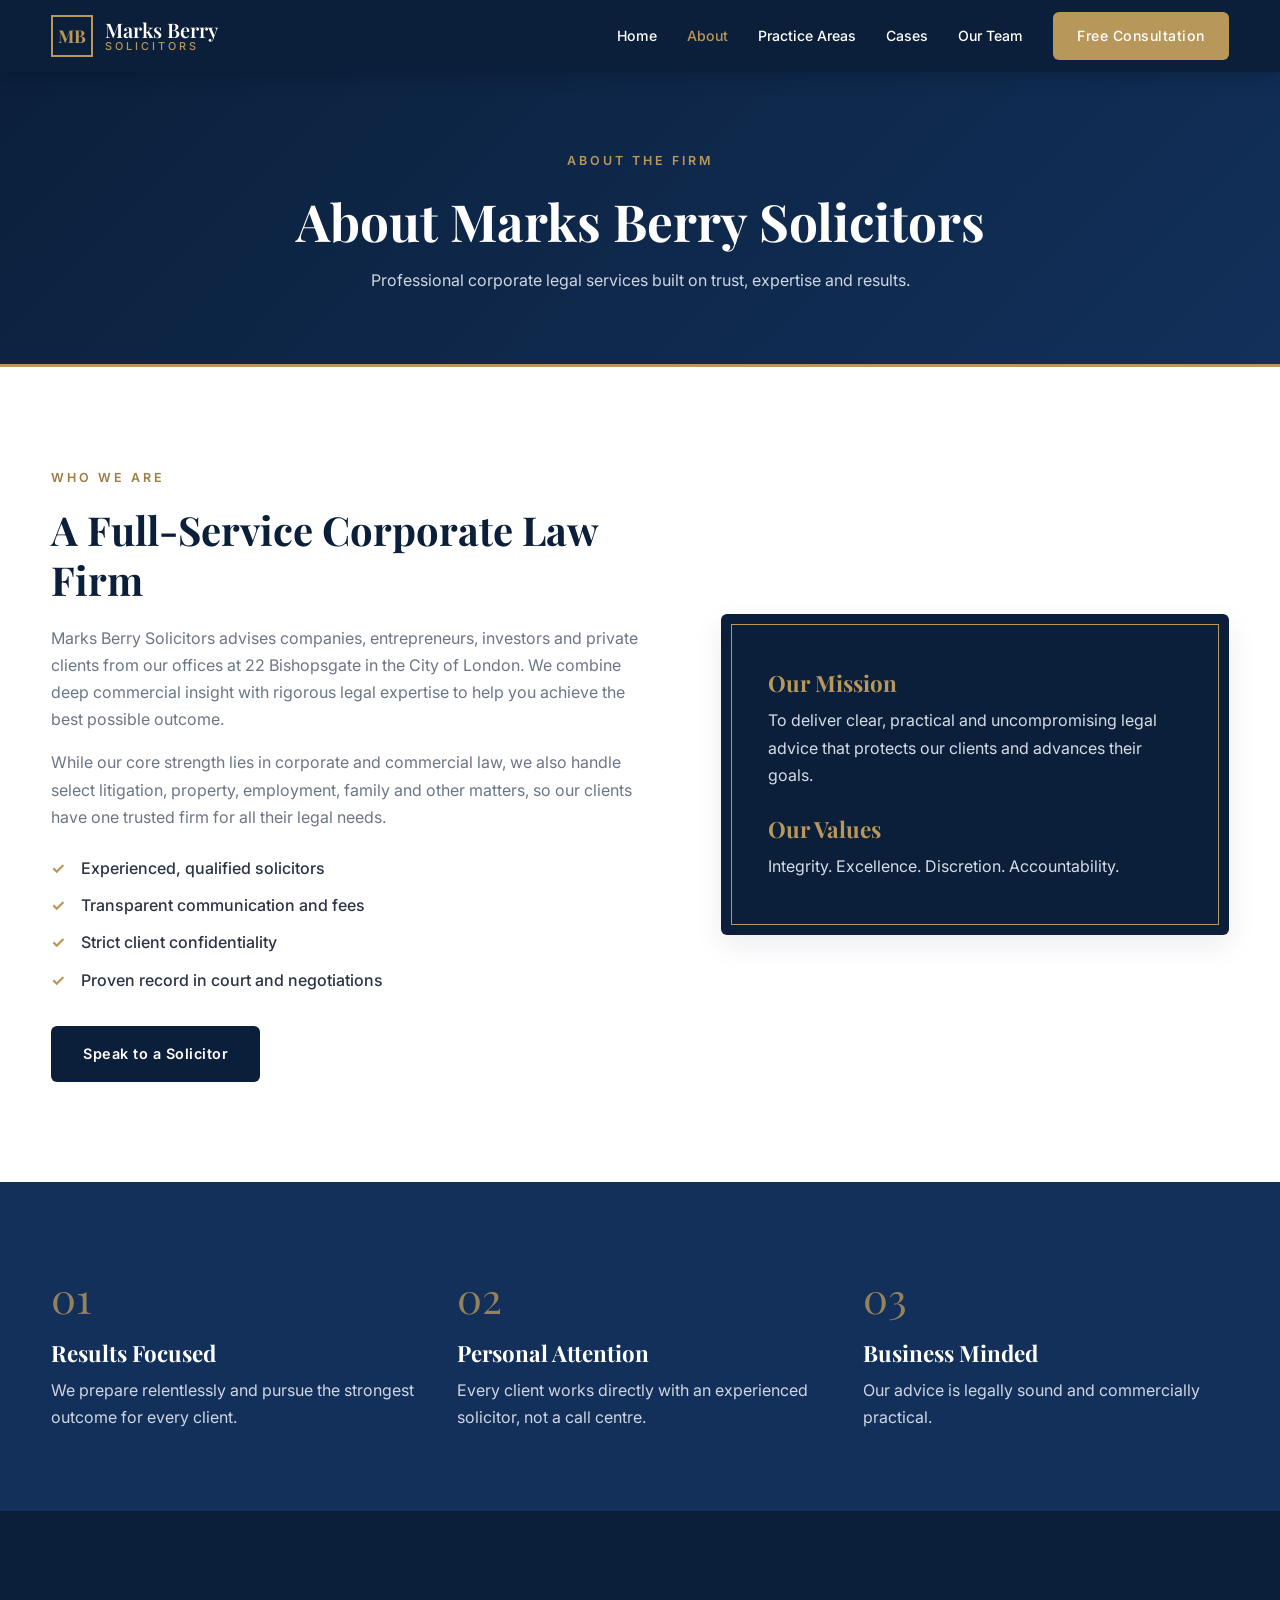
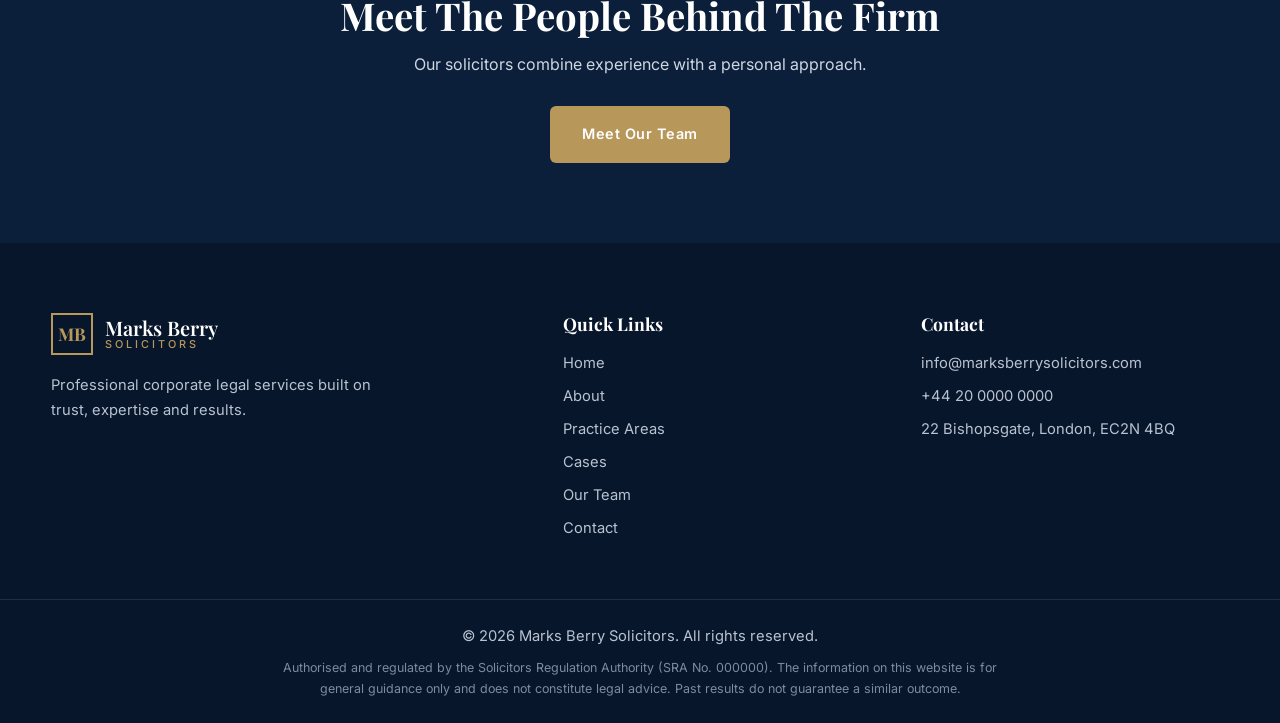
==== about.html @ eb30ded2 "marksberrylawfirm" ====
<!DOCTYPE html>
<html lang="en">
<head>
  <meta charset="UTF-8">
  <meta name="viewport" content="width=device-width, initial-scale=1.0">
  <title>About Us | Marks Berry Solicitors</title>
  <meta name="description" content="Learn about Marks Berry Solicitors, a London corporate law firm built on trust, expertise and results.">
  <link rel="preconnect" href="https://fonts.googleapis.com">
  <link rel="preconnect" href="https://fonts.gstatic.com" crossorigin>
  <link href="https://fonts.googleapis.com/css2?family=Inter:wght@300;400;500;600&family=Playfair+Display:wght@500;600;700&display=swap" rel="stylesheet">
  <link rel="stylesheet" href="style.css">
</head>
<body>
  <div id="site-header"></div>

  <section class="page-banner">
    <div class="container">
      <p class="eyebrow">About The Firm</p>
      <h1>About Marks Berry Solicitors</h1>
      <p>Professional corporate legal services built on trust, expertise and results.</p>
    </div>
  </section>

  <section class="section">
    <div class="container about-grid">
      <div class="about-text reveal">
        <p class="eyebrow dark">Who We Are</p>
        <h2>A Full-Service Corporate Law Firm</h2>
        <p>Marks Berry Solicitors advises companies, entrepreneurs, investors and private clients from our offices at 22 Bishopsgate in the City of London. We combine deep commercial insight with rigorous legal expertise to help you achieve the best possible outcome.</p>
        <p>While our core strength lies in corporate and commercial law, we also handle select litigation, property, employment, family and other matters, so our clients have one trusted firm for all their legal needs.</p>
        <ul class="checklist">
          <li>Experienced, qualified solicitors</li>
          <li>Transparent communication and fees</li>
          <li>Strict client confidentiality</li>
          <li>Proven record in court and negotiations</li>
        </ul>
        <a href="contact.html" class="btn btn-navy">Speak to a Solicitor</a>
      </div>
      <div class="about-card reveal">
        <div class="about-card-inner">
          <h3>Our Mission</h3>
          <p>To deliver clear, practical and uncompromising legal advice that protects our clients and advances their goals.</p>
          <h3>Our Values</h3>
          <p>Integrity. Excellence. Discretion. Accountability.</p>
        </div>
      </div>
    </div>
  </section>

  <section class="why">
    <div class="container why-grid">
      <div class="why-item reveal"><span>01</span><h3>Results Focused</h3><p>We prepare relentlessly and pursue the strongest outcome for every client.</p></div>
      <div class="why-item reveal"><span>02</span><h3>Personal Attention</h3><p>Every client works directly with an experienced solicitor, not a call centre.</p></div>
      <div class="why-item reveal"><span>03</span><h3>Business Minded</h3><p>Our advice is legally sound and commercially practical.</p></div>
    </div>
  </section>

  <section class="cta">
    <div class="container">
      <h2>Meet The People Behind The Firm</h2>
      <p>Our solicitors combine experience with a personal approach.</p>
      <a href="team.html" class="btn btn-gold">Meet Our Team</a>
    </div>
  </section>

  <div id="site-footer"></div>
  <script src="script.js"></script>
</body>
</html>
---- style.css ----
:root {
  --navy: #0b1f3a;
  --navy-2: #12305a;
  --gold: #b8975a;
  --gold-dark: #9b7d45;
  --text: #2b3445;
  --muted: #6b7686;
  --bg: #ffffff;
  --bg-alt: #f5f6f8;
  --radius: 6px;
  --shadow: 0 10px 30px rgba(11, 31, 58, 0.08);
}

* { margin: 0; padding: 0; box-sizing: border-box; }
html { scroll-behavior: smooth; scroll-padding-top: 80px; }
body {
  font-family: 'Inter', sans-serif;
  color: var(--text);
  line-height: 1.7;
  background: var(--bg);
  -webkit-font-smoothing: antialiased;
}
h1, h2, h3, h4 { font-family: 'Playfair Display', serif; color: var(--navy); line-height: 1.25; }
a { color: inherit; text-decoration: none; }
ul { list-style: none; }
.container { width: min(1180px, 92%); margin: 0 auto; }

/* Buttons */
.btn {
  display: inline-block;
  padding: 14px 30px;
  font-size: 0.9rem;
  font-weight: 600;
  letter-spacing: 0.5px;
  border-radius: var(--radius);
  border: 2px solid transparent;
  cursor: pointer;
  transition: all 0.3s ease;
  font-family: 'Inter', sans-serif;
}
.btn-gold { background: var(--gold); color: #fff; }
.btn-gold:hover { background: var(--gold-dark); }
.btn-navy { background: var(--navy); color: #fff; }
.btn-navy:hover { background: var(--navy-2); }
.btn-outline { border-color: #fff; color: #fff; }
.btn-outline:hover { background: #fff; color: var(--navy); }
.full { width: 100%; }

/* Header */
.header {
  position: fixed;
  top: 0; left: 0; right: 0;
  z-index: 100;
  padding: 18px 0;
  transition: all 0.3s ease;
}
.header.scrolled {
  background: var(--navy);
  padding: 12px 0;
  box-shadow: 0 4px 20px rgba(0,0,0,0.2);
}
.nav-wrap { display: flex; align-items: center; justify-content: space-between; }
.logo { display: flex; align-items: center; gap: 12px; color: #fff; }
.logo-mark {
  width: 42px; height: 42px;
  display: grid; place-items: center;
  border: 2px solid var(--gold);
  color: var(--gold);
  font-family: 'Playfair Display', serif;
  font-weight: 700;
  font-size: 1.1rem;
}
.logo-text { font-family: 'Playfair Display', serif; font-size: 1.25rem; font-weight: 600; line-height: 1.1; }
.logo-text small {
  display: block;
  font-family: 'Inter', sans-serif;
  font-size: 0.68rem;
  letter-spacing: 3px;
  text-transform: uppercase;
  color: var(--gold);
  font-weight: 500;
}
.nav { display: flex; align-items: center; gap: 30px; }
.nav a { color: #fff; font-size: 0.88rem; font-weight: 500; transition: color 0.3s; }
.nav a:hover { color: var(--gold); }
.nav .nav-cta { padding: 10px 22px; color: #fff; }
.nav .nav-cta:hover { color: #fff; }
.menu-toggle { display: none; background: none; border: 0; cursor: pointer; flex-direction: column; gap: 5px; }
.menu-toggle span { width: 26px; height: 2px; background: #fff; transition: 0.3s; }

/* Hero */
.hero {
  position: relative;
  min-height: 100vh;
  display: flex;
  align-items: center;
  background:
    linear-gradient(135deg, rgba(11,31,58,0.92), rgba(18,48,90,0.85)),
    url('https://images.unsplash.com/photo-1589829545856-d10d557cf95f?auto=format&fit=crop&w=1800&q=70') center/cover no-repeat;
  color: #fff;
}
.hero-content { padding-top: 90px; max-width: 820px; margin-left: max(4%, calc((100% - 1180px) / 2)); }
.eyebrow {
  text-transform: uppercase;
  letter-spacing: 3px;
  font-size: 0.78rem;
  font-weight: 600;
  color: var(--gold);
  margin-bottom: 18px;
}
.eyebrow.dark { color: var(--gold-dark); }
.hero h1 { color: #fff; font-size: clamp(2.2rem, 5vw, 3.8rem); margin-bottom: 22px; }
.hero-sub { font-size: 1.1rem; color: #d6dce6; max-width: 640px; margin-bottom: 36px; }
.hero-actions { display: flex; gap: 16px; flex-wrap: wrap; }

/* Stats */
.stats { background: var(--navy); padding: 60px 0; margin-top: -1px; border-top: 3px solid var(--gold); }
.stats-grid { display: grid; grid-template-columns: repeat(4, 1fr); gap: 30px; text-align: center; }
.stat h3 { font-size: clamp(2rem, 4vw, 3rem); color: var(--gold); }
.stat p { color: #cfd6e2; font-size: 0.9rem; letter-spacing: 1px; text-transform: uppercase; margin-top: 6px; }

/* Sections */
.section { padding: 100px 0; }
.section-alt { background: var(--bg-alt); }
.section-head { text-align: center; max-width: 680px; margin: 0 auto 56px; }
.section-head h2 { font-size: clamp(1.8rem, 3.5vw, 2.6rem); margin-bottom: 14px; }
.section-head p { color: var(--muted); }

/* About */
.about-grid { display: grid; grid-template-columns: 1.2fr 1fr; gap: 60px; align-items: center; }
.about-text h2 { font-size: clamp(1.8rem, 3.5vw, 2.5rem); margin-bottom: 20px; }
.about-text p { margin-bottom: 16px; color: var(--muted); }
.checklist { margin: 24px 0 32px; }
.checklist li { position: relative; padding-left: 30px; margin-bottom: 10px; font-weight: 500; }
.checklist li::before { content: "\2713"; position: absolute; left: 0; color: var(--gold); font-weight: 700; }
.about-card { background: var(--navy); border-radius: var(--radius); padding: 10px; box-shadow: var(--shadow); }
.about-card-inner { border: 1px solid var(--gold); padding: 44px 36px; color: #d6dce6; }
.about-card h3 { color: var(--gold); margin-bottom: 10px; font-size: 1.4rem; }
.about-card p { margin-bottom: 26px; }
.about-card p:last-child { margin-bottom: 0; }

/* Practice cards */
.cards { display: grid; grid-template-columns: repeat(4, 1fr); gap: 24px; }
.card {
  background: #fff;
  padding: 34px 26px;
  border-radius: var(--radius);
  border-bottom: 3px solid transparent;
  box-shadow: var(--shadow);
  transition: all 0.3s ease;
}
.card:hover { transform: translateY(-6px); border-bottom-color: var(--gold); }
.card.featured { background: var(--navy); }
.card.featured h3 { color: #fff; }
.card.featured p { color: #cfd6e2; }
.icon { font-size: 2rem; color: var(--gold); margin-bottom: 16px; }
.card h3 { font-size: 1.2rem; margin-bottom: 10px; }
.card p { font-size: 0.92rem; color: var(--muted); }

/* Why */
.why { background: var(--navy-2); padding: 80px 0; }
.why-grid { display: grid; grid-template-columns: repeat(3, 1fr); gap: 40px; }
.why-item span { font-family: 'Playfair Display', serif; font-size: 2.6rem; color: var(--gold); opacity: 0.8; }
.why-item h3 { color: #fff; margin: 6px 0 10px; font-size: 1.4rem; }
.why-item p { color: #cfd6e2; }

/* Team */
.team-grid { display: grid; grid-template-columns: repeat(3, 1fr); gap: 30px; }
.member { text-align: center; background: #fff; padding: 40px 24px; border-radius: var(--radius); box-shadow: var(--shadow); }
.avatar {
  width: 110px; height: 110px;
  margin: 0 auto 20px;
  border-radius: 50%;
  display: grid; place-items: center;
  background: var(--navy);
  color: var(--gold);
  font-family: 'Playfair Display', serif;
  font-size: 2rem;
  border: 3px solid var(--gold);
}
.member h3 { font-size: 1.25rem; }
.member span { display: block; color: var(--gold-dark); font-weight: 600; font-size: 0.85rem; margin: 4px 0 8px; text-transform: uppercase; letter-spacing: 1px; }
.member p { color: var(--muted); font-size: 0.92rem; }

/* Testimonials */
.testimonials { display: grid; grid-template-columns: repeat(2, 1fr); gap: 30px; }
blockquote { background: #fff; padding: 36px; border-left: 4px solid var(--gold); border-radius: var(--radius); box-shadow: var(--shadow); }
blockquote p { font-style: italic; margin-bottom: 16px; }
blockquote cite { font-weight: 600; color: var(--navy); font-style: normal; }

/* CTA */
.cta { background: var(--navy); text-align: center; padding: 80px 0; }
.cta h2 { color: #fff; font-size: clamp(1.7rem, 3.5vw, 2.4rem); margin-bottom: 12px; }
.cta p { color: #cfd6e2; margin-bottom: 28px; }

/* Contact */
.contact-grid { display: grid; grid-template-columns: 1fr 1.2fr; gap: 60px; }
.contact-info h2 { font-size: clamp(1.8rem, 3.5vw, 2.4rem); margin-bottom: 16px; }
.contact-info > p { color: var(--muted); margin-bottom: 28px; }
.contact-list li { margin-bottom: 20px; padding-left: 18px; border-left: 3px solid var(--gold); }
.contact-list strong { color: var(--navy); }
.contact-list a:hover { color: var(--gold-dark); }
.contact-form { background: var(--bg-alt); padding: 40px; border-radius: var(--radius); box-shadow: var(--shadow); }
.form-row { display: grid; grid-template-columns: 1fr 1fr; gap: 20px; }
.field { margin-bottom: 20px; }
.field label { display: block; font-size: 0.85rem; font-weight: 600; margin-bottom: 6px; color: var(--navy); }
.field input, .field select, .field textarea {
  width: 100%;
  padding: 13px 14px;
  border: 1px solid #d3d8e0;
  border-radius: var(--radius);
  font-family: inherit;
  font-size: 0.95rem;
  background: #fff;
  transition: border 0.3s, box-shadow 0.3s;
}
.field input:focus, .field select:focus, .field textarea:focus {
  outline: none;
  border-color: var(--gold);
  box-shadow: 0 0 0 3px rgba(184,151,90,0.2);
}
.field.error input, .field.error textarea { border-color: #c0392b; }
.form-status { margin-top: 14px; font-size: 0.9rem; font-weight: 500; }
.form-status.ok { color: #1e8449; }
.form-status.bad { color: #c0392b; }

/* Footer */
.footer { background: #07162b; color: #b9c2d0; padding-top: 70px; }
.footer-grid { display: grid; grid-template-columns: 1.5fr 1fr 1fr; gap: 50px; padding-bottom: 50px; }
.footer h4 { color: #fff; margin-bottom: 16px; font-size: 1.1rem; }
.footer a:not(.logo) { display: block; margin-bottom: 8px; font-size: 0.92rem; transition: color 0.3s; }
.footer a:not(.logo):hover { color: var(--gold); }
.footer p { font-size: 0.92rem; margin-bottom: 8px; }
.footer-about { margin-top: 18px; max-width: 320px; }
.footer-bottom { border-top: 1px solid rgba(255,255,255,0.1); padding: 24px 0; text-align: center; }
.footer-bottom .disclaimer { font-size: 0.78rem; color: #7e8aa0; max-width: 760px; margin: 8px auto 0; }

/* Scroll reveal */
.reveal { opacity: 0; transform: translateY(30px); transition: opacity 0.7s ease, transform 0.7s ease; }
.reveal.visible { opacity: 1; transform: none; }

/* Responsive */
@media (max-width: 1024px) {
  .cards { grid-template-columns: repeat(2, 1fr); }
  .about-grid, .contact-grid { grid-template-columns: 1fr; }
}
@media (max-width: 820px) {
  .menu-toggle { display: flex; }
  .nav {
    position: fixed;
    top: 0; right: -100%;
    width: 78%; max-width: 320px;
    height: 100vh;
    background: var(--navy);
    flex-direction: column;
    justify-content: center;
    gap: 26px;
    transition: right 0.4s ease;
    box-shadow: -10px 0 30px rgba(0,0,0,0.3);
  }
  .nav.open { right: 0; }
  .menu-toggle { z-index: 101; }
  .menu-toggle.open span:nth-child(1) { transform: translateY(7px) rotate(45deg); }
  .menu-toggle.open span:nth-child(2) { opacity: 0; }
  .menu-toggle.open span:nth-child(3) { transform: translateY(-7px) rotate(-45deg); }
  .stats-grid { grid-template-columns: repeat(2, 1fr); }
  .why-grid, .team-grid, .testimonials, .footer-grid { grid-template-columns: 1fr; }
  .section { padding: 70px 0; }
}
@media (max-width: 560px) {
  .cards, .form-row { grid-template-columns: 1fr; }
  .contact-form { padding: 26px; }
}

/* ===== MULTI-PAGE ADDITIONS ===== */
.nav a.active:not(.nav-cta) { color: var(--gold); }

/* Inner page banner */
.page-banner {
  background: linear-gradient(135deg, var(--navy), var(--navy-2));
  padding: 150px 0 70px;
  text-align: center;
  border-bottom: 3px solid var(--gold);
}
.page-banner h1 { color: #fff; font-size: clamp(2rem, 4.5vw, 3.2rem); }
.page-banner p:not(.eyebrow) { color: #cfd6e2; max-width: 640px; margin: 14px auto 0; }

/* Case summaries */
.filters { display: flex; flex-wrap: wrap; gap: 10px; justify-content: center; margin-bottom: 44px; }
.filter-btn {
  padding: 9px 20px;
  border: 1px solid #cfd6e2;
  background: #fff;
  color: var(--navy);
  font-family: 'Inter', sans-serif;
  font-size: 0.85rem;
  font-weight: 500;
  border-radius: 30px;
  cursor: pointer;
  transition: all 0.3s ease;
}
.filter-btn:hover, .filter-btn.active { background: var(--navy); color: #fff; border-color: var(--navy); }
.case-grid { display: grid; grid-template-columns: repeat(2, 1fr); gap: 28px; }
.case-grid.three { grid-template-columns: repeat(3, 1fr); }
.case-card {
  background: #fff;
  padding: 32px;
  border-radius: var(--radius);
  box-shadow: var(--shadow);
  border-top: 3px solid var(--gold);
}
.case-card.hide { display: none; }
.case-card .tag {
  display: inline-block;
  font-size: 0.72rem;
  font-weight: 600;
  letter-spacing: 1.5px;
  text-transform: uppercase;
  color: var(--gold-dark);
  margin-bottom: 10px;
}
.case-card h3 { font-size: 1.3rem; margin-bottom: 8px; }
.case-result { font-weight: 600; color: var(--navy); margin-bottom: 10px; }
.case-card p:last-child { color: var(--muted); font-size: 0.95rem; }
.case-disclaimer { text-align: center; color: var(--muted); font-size: 0.85rem; max-width: 720px; margin: 44px auto 0; }

/* Team photos */
.team-grid.four { grid-template-columns: repeat(4, 1fr); }
.avatar { overflow: hidden; }
.avatar img { width: 100%; height: 100%; object-fit: cover; display: block; }

/* Map */
.map { margin-top: 60px; border-radius: var(--radius); overflow: hidden; box-shadow: var(--shadow); }
.map iframe { width: 100%; height: 380px; border: 0; display: block; }

@media (max-width: 1024px) {
  .team-grid.four, .case-grid.three { grid-template-columns: repeat(2, 1fr); }
}
@media (max-width: 820px) {
  .case-grid, .case-grid.three { grid-template-columns: 1fr; }
  .page-banner { padding: 120px 0 50px; }
}
@media (max-width: 560px) {
  .team-grid.four { grid-template-columns: 1fr; }
}
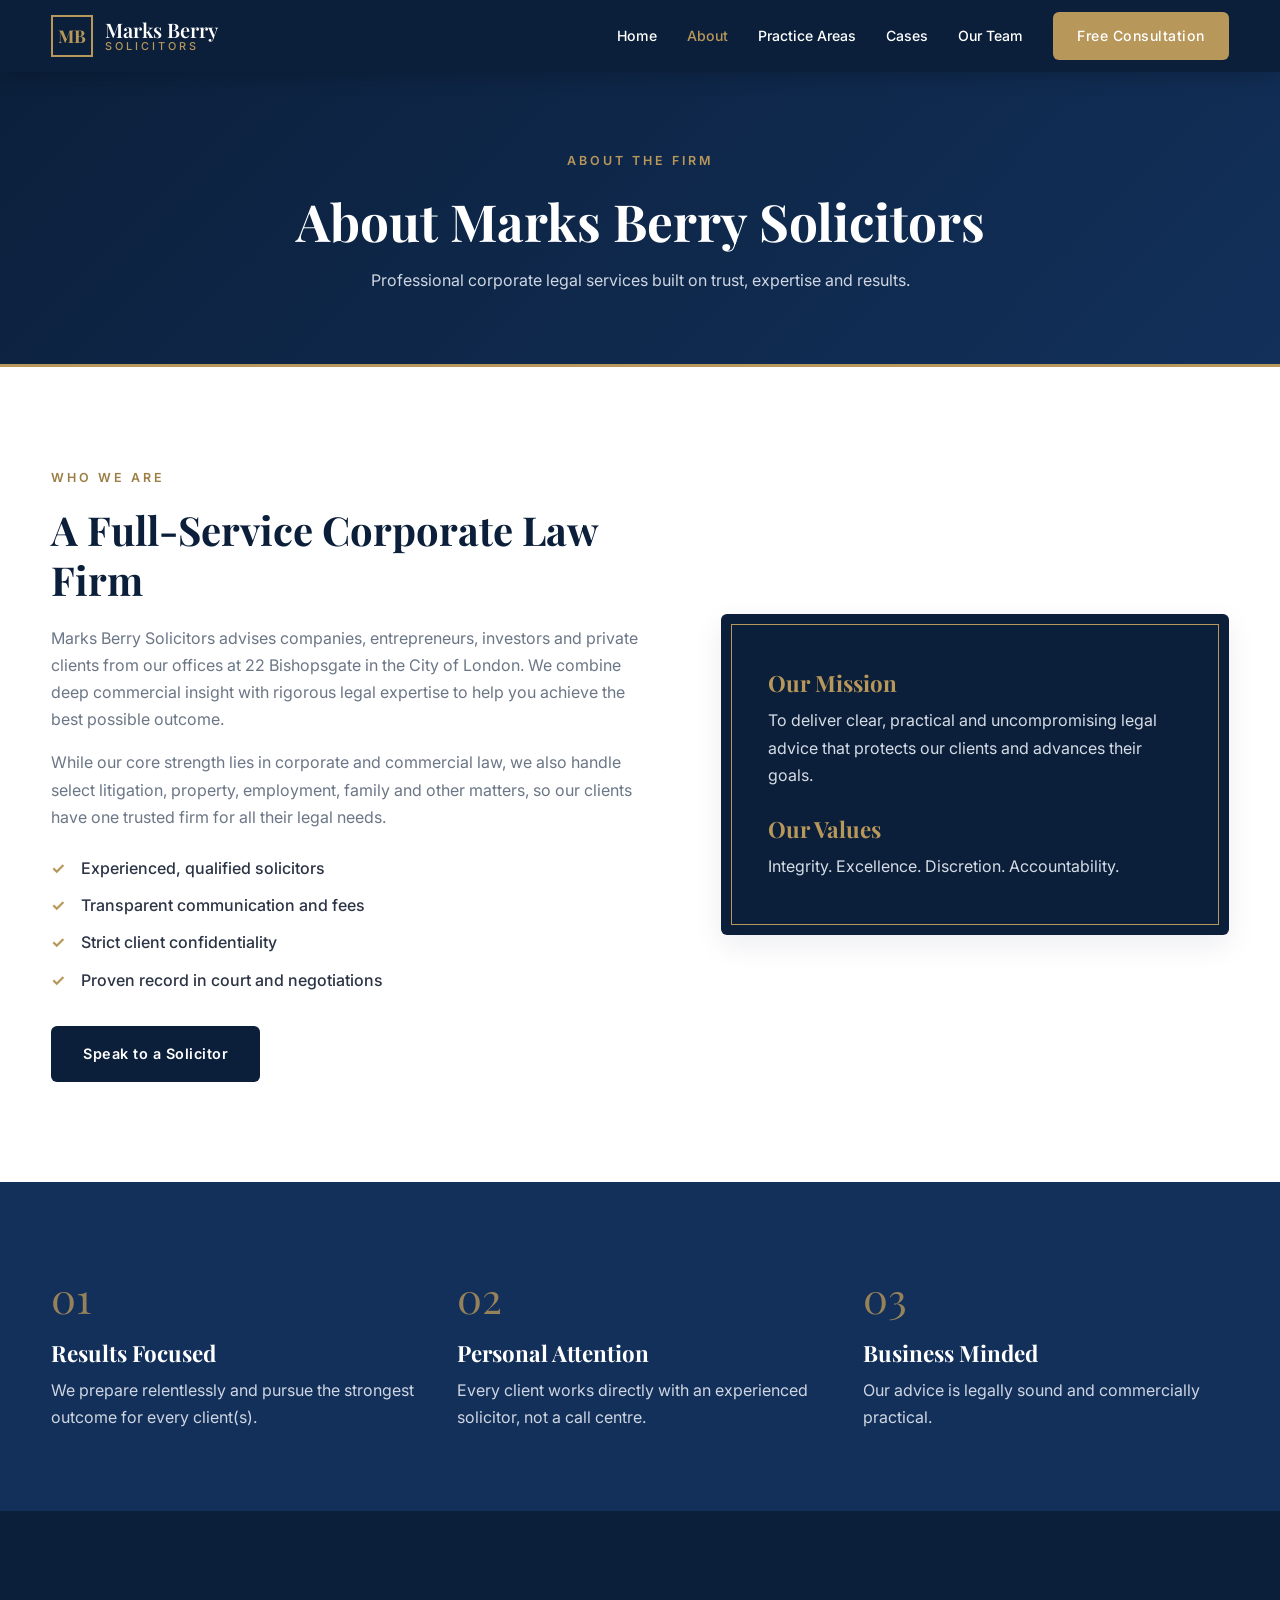
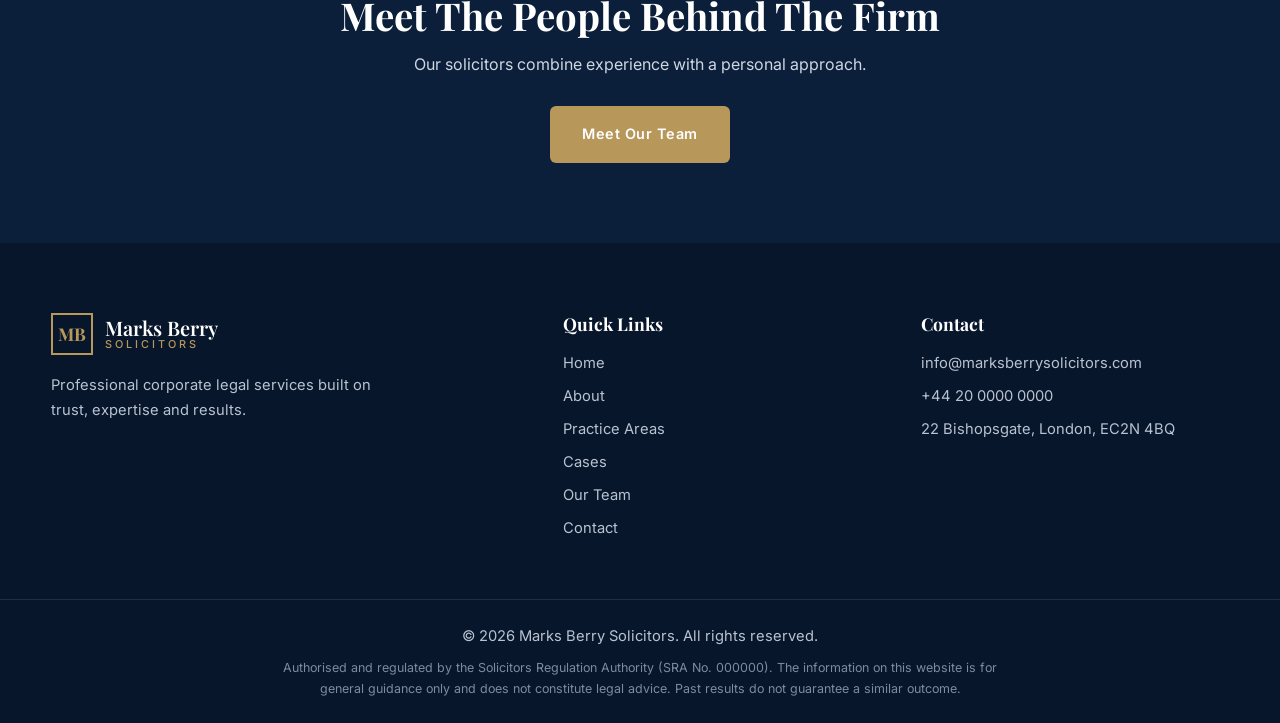
==== commit 9660d3d5: "update about.html" ====
--- a/about.html
+++ b/about.html
@@ -49,7 +49,7 @@
 
   <section class="why">
     <div class="container why-grid">
-      <div class="why-item reveal"><span>01</span><h3>Results Focused</h3><p>We prepare relentlessly and pursue the strongest outcome for every client.</p></div>
+      <div class="why-item reveal"><span>01</span><h3>Results Focused</h3><p>We prepare relentlessly and pursue the strongest outcome for every client(s).</p></div>
       <div class="why-item reveal"><span>02</span><h3>Personal Attention</h3><p>Every client works directly with an experienced solicitor, not a call centre.</p></div>
       <div class="why-item reveal"><span>03</span><h3>Business Minded</h3><p>Our advice is legally sound and commercially practical.</p></div>
     </div>
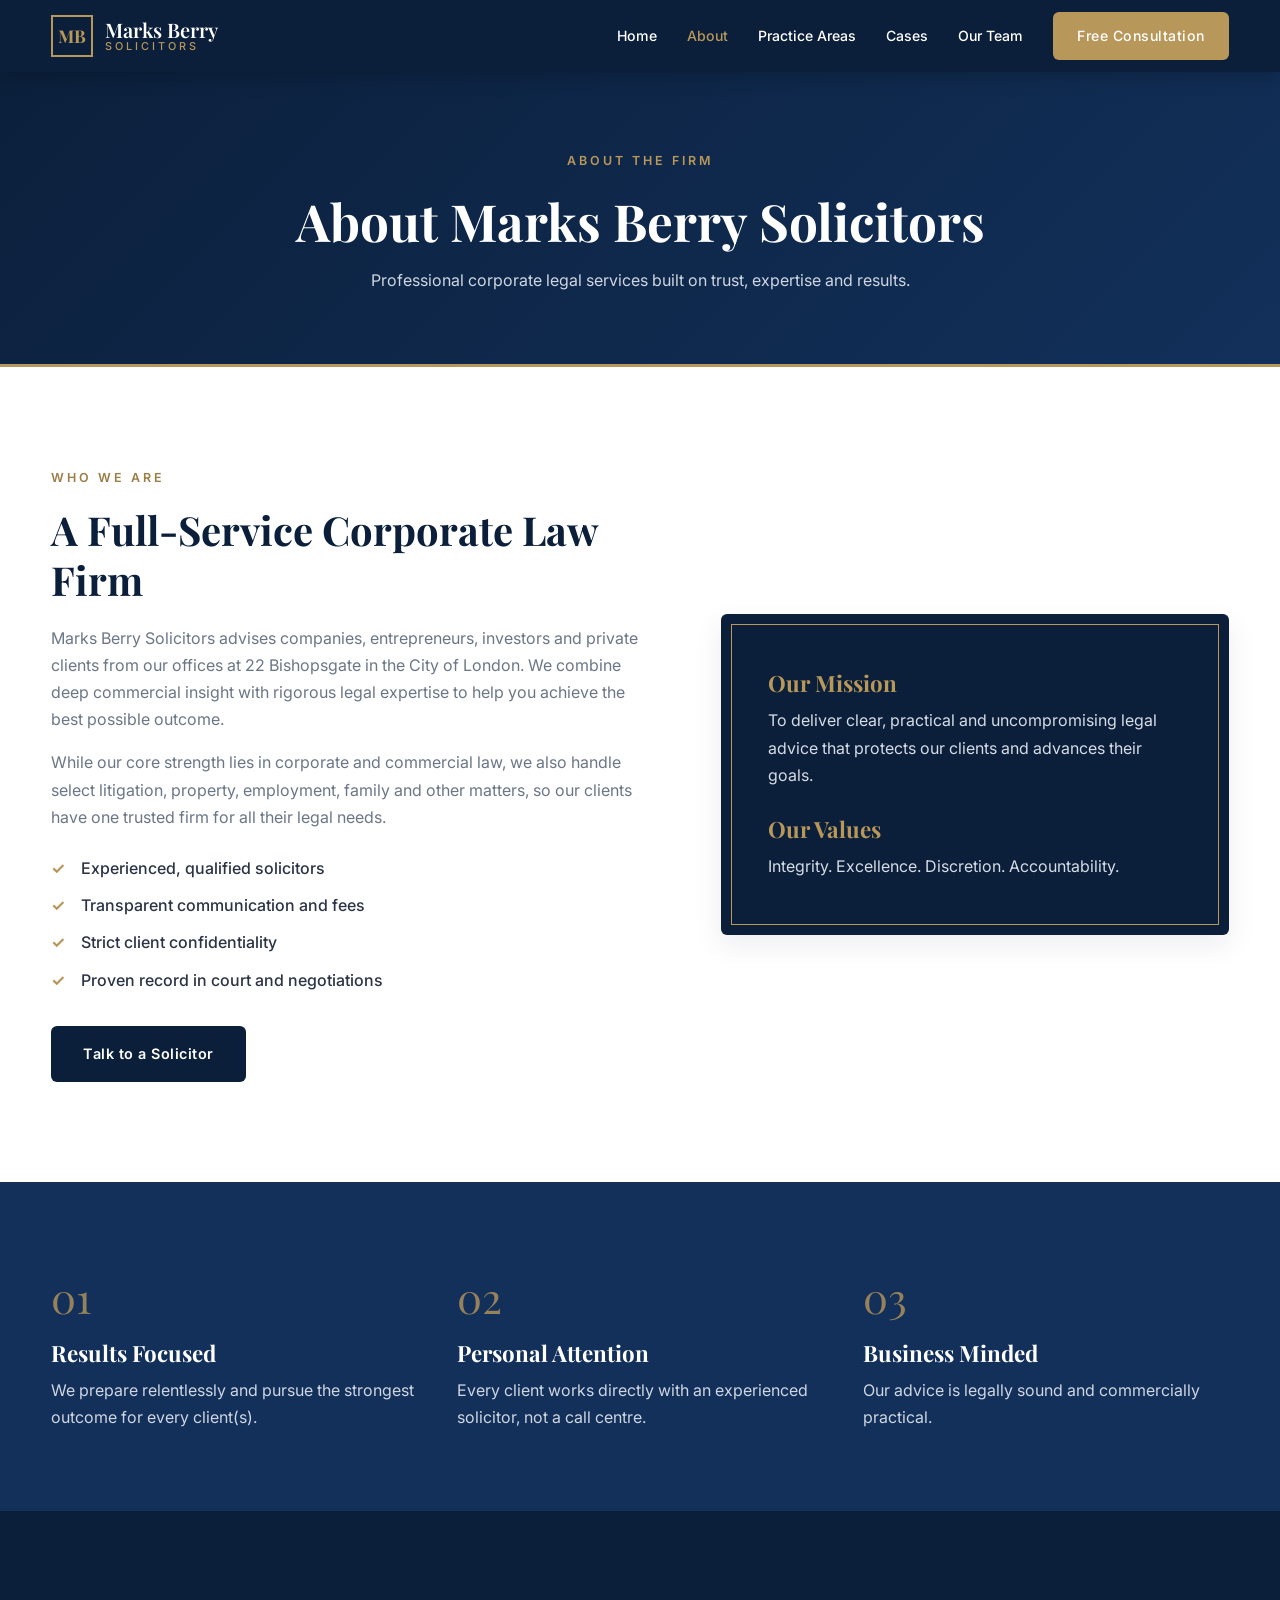
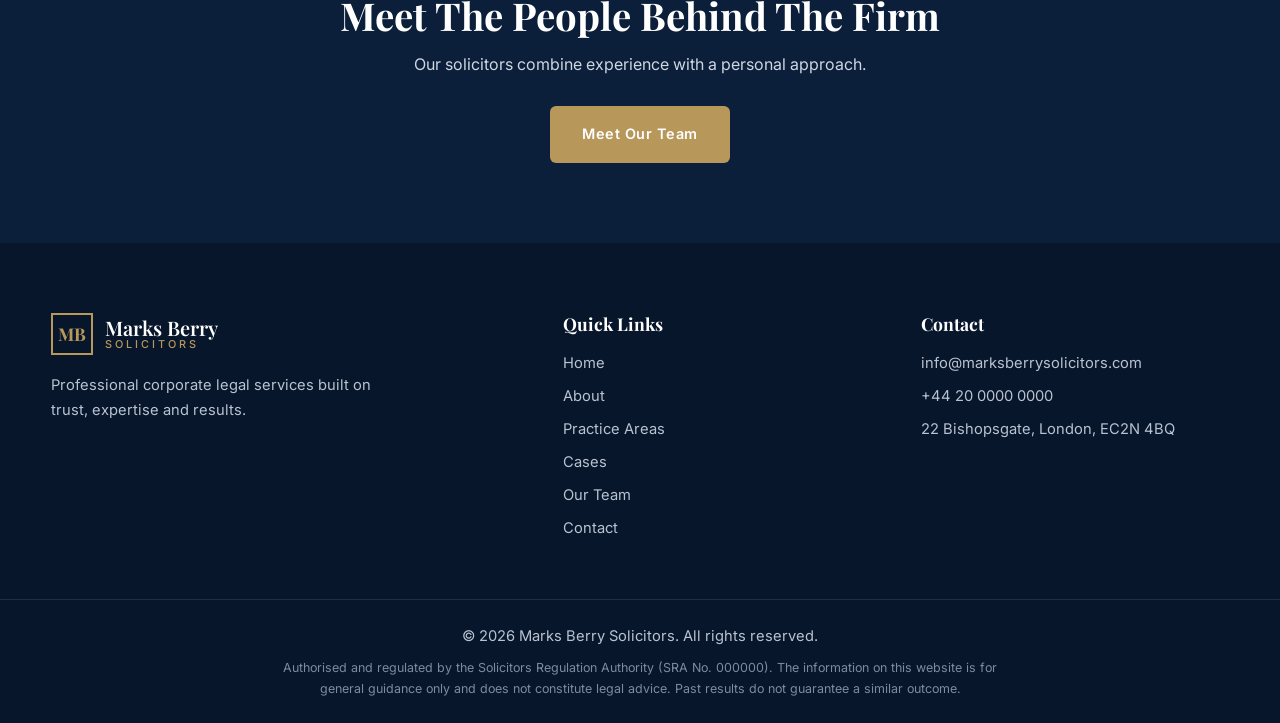
==== commit 66d3fb0b: "update about.html" ====
--- a/about.html
+++ b/about.html
@@ -34,7 +34,7 @@
           <li>Strict client confidentiality</li>
           <li>Proven record in court and negotiations</li>
         </ul>
-        <a href="contact.html" class="btn btn-navy">Speak to a Solicitor</a>
+        <a href="contact.html" class="btn btn-navy">Talk to a Solicitor</a>
       </div>
       <div class="about-card reveal">
         <div class="about-card-inner">
